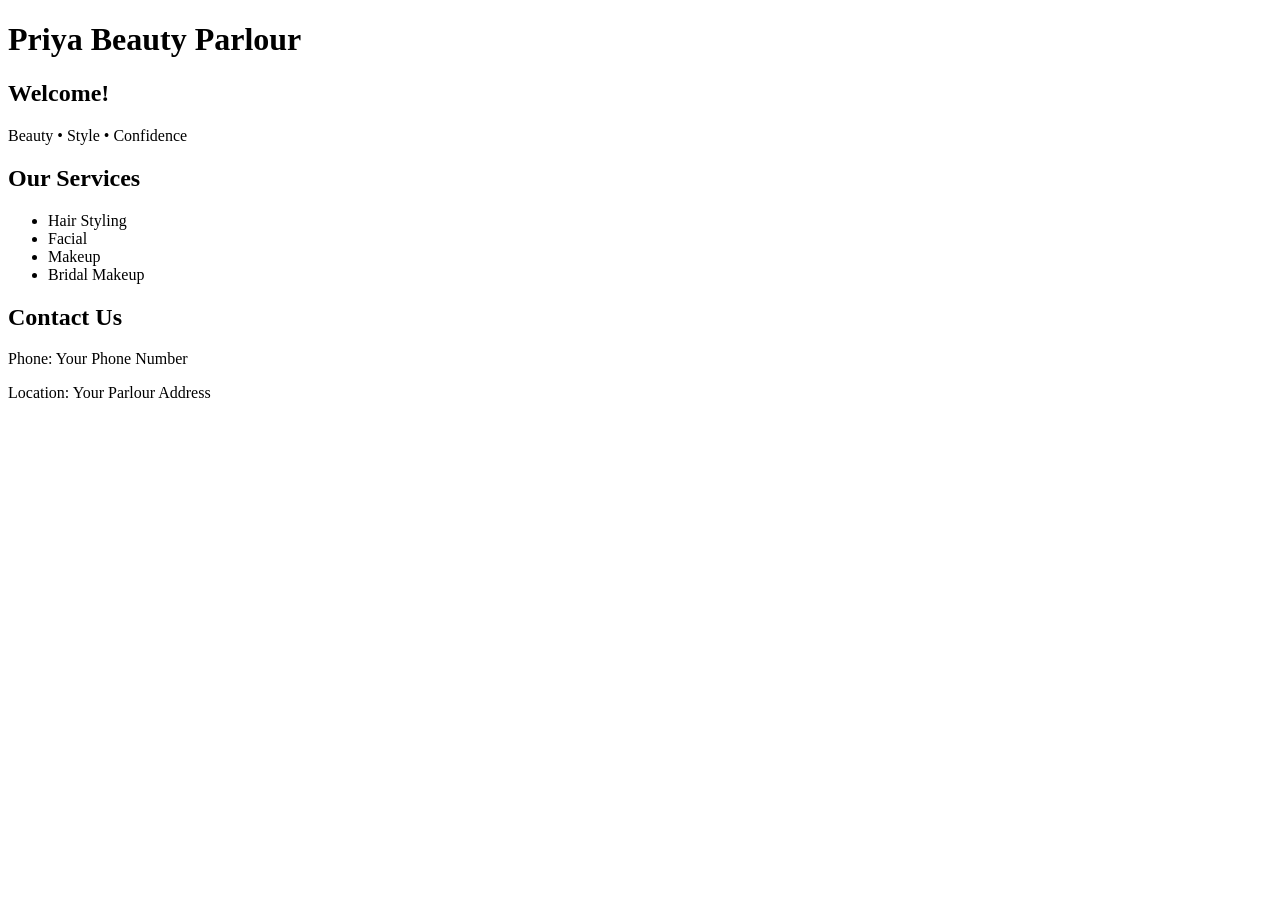
==== index.html @ c69542c1 "Add initial HTML structure for beauty parlour website" ====
<!DOCTYPE html>
<html lang="en">
<head>
    <meta charset="UTF-8">
    <meta name="viewport" content="width=device-width, initial-scale=1.0">
    <title>Priya Beauty Parlour</title>
</head>

<body>

    <h1>Priya Beauty Parlour</h1>

    <h2>Welcome!</h2>

    <p>Beauty • Style • Confidence</p>

    <h2>Our Services</h2>

    <ul>
        <li>Hair Styling</li>
        <li>Facial</li>
        <li>Makeup</li>
        <li>Bridal Makeup</li>
    </ul>

    <h2>Contact Us</h2>

    <p>Phone: Your Phone Number</p>
    <p>Location: Your Parlour Address</p>

</body>
</html>
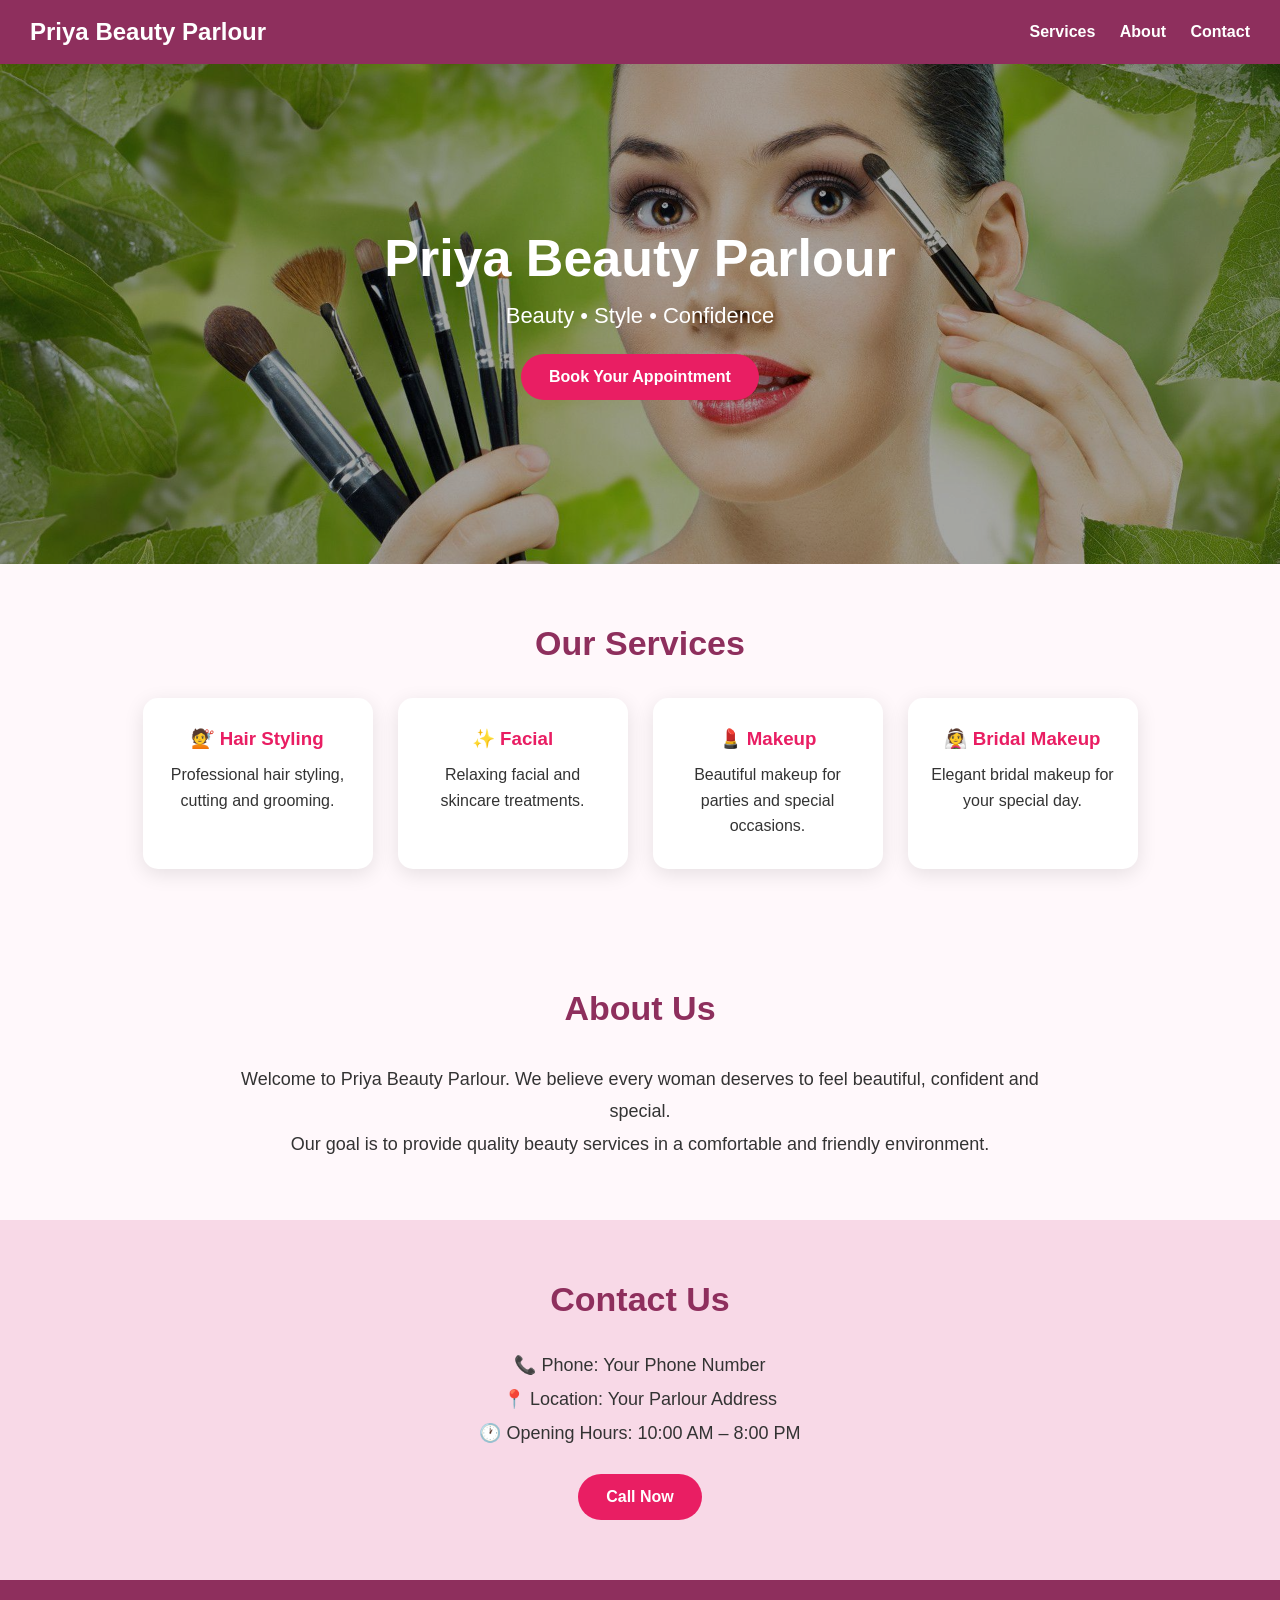
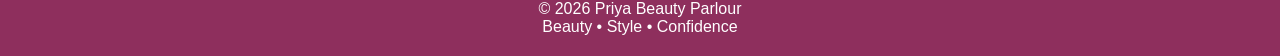
==== commit 4bff4b96: "Create professional beauty parlour website" ====
--- a/index.html
+++ b/index.html
@@ -3,30 +3,341 @@
 <head>
     <meta charset="UTF-8">
     <meta name="viewport" content="width=device-width, initial-scale=1.0">
+
     <title>Priya Beauty Parlour</title>
+
+    <style>
+        * {
+            margin: 0;
+            padding: 0;
+            box-sizing: border-box;
+        }
+
+        body {
+            font-family: Arial, sans-serif;
+            background: #fff8fb;
+            color: #333;
+        }
+
+        /* Navigation */
+        nav {
+            background: #8e2f5d;
+            color: white;
+            padding: 18px 30px;
+            display: flex;
+            justify-content: space-between;
+            align-items: center;
+        }
+
+        nav h2 {
+            font-size: 24px;
+        }
+
+        nav a {
+            color: white;
+            text-decoration: none;
+            margin-left: 20px;
+            font-weight: bold;
+        }
+
+        /* Hero Slider */
+        .slider {
+            position: relative;
+            width: 100%;
+            height: 500px;
+            overflow: hidden;
+        }
+
+        .slide {
+            position: absolute;
+            width: 100%;
+            height: 100%;
+            opacity: 0;
+            transition: opacity 1s ease-in-out;
+        }
+
+        .slide.active {
+            opacity: 1;
+        }
+
+        .slide img {
+            width: 100%;
+            height: 100%;
+            object-fit: cover;
+        }
+
+        .overlay {
+            position: absolute;
+            top: 0;
+            left: 0;
+            width: 100%;
+            height: 100%;
+            background: rgba(0, 0, 0, 0.35);
+            display: flex;
+            justify-content: center;
+            align-items: center;
+            text-align: center;
+            color: white;
+        }
+
+        .hero-text h1 {
+            font-size: 52px;
+            margin-bottom: 15px;
+        }
+
+        .hero-text p {
+            font-size: 22px;
+            margin-bottom: 25px;
+        }
+
+        .button {
+            display: inline-block;
+            background: #e91e63;
+            color: white;
+            padding: 14px 28px;
+            border-radius: 30px;
+            text-decoration: none;
+            font-weight: bold;
+        }
+
+        /* Sections */
+        section {
+            padding: 60px 25px;
+            text-align: center;
+        }
+
+        section h2 {
+            color: #8e2f5d;
+            font-size: 34px;
+            margin-bottom: 35px;
+        }
+
+        /* Services */
+        .services {
+            display: flex;
+            justify-content: center;
+            gap: 25px;
+            flex-wrap: wrap;
+        }
+
+        .service {
+            background: white;
+            width: 230px;
+            padding: 30px 20px;
+            border-radius: 15px;
+            box-shadow: 0 5px 20px rgba(0,0,0,0.1);
+        }
+
+        .service h3 {
+            color: #e91e63;
+            margin-bottom: 12px;
+        }
+
+        .service p {
+            line-height: 1.6;
+        }
+
+        /* About */
+        .about {
+            max-width: 800px;
+            margin: auto;
+            font-size: 18px;
+            line-height: 1.8;
+        }
+
+        /* Contact */
+        .contact {
+            background: #f8d9e7;
+        }
+
+        .contact p {
+            margin: 12px;
+            font-size: 18px;
+        }
+
+        /* Footer */
+        footer {
+            background: #8e2f5d;
+            color: white;
+            text-align: center;
+            padding: 20px;
+        }
+
+        /* Mobile */
+        @media (max-width: 700px) {
+
+            nav {
+                flex-direction: column;
+                gap: 12px;
+            }
+
+            nav a {
+                margin: 0 8px;
+            }
+
+            .slider {
+                height: 400px;
+            }
+
+            .hero-text h1 {
+                font-size: 36px;
+            }
+
+            .hero-text p {
+                font-size: 18px;
+            }
+        }
+    </style>
 </head>
 
 <body>
 
-    <h1>Priya Beauty Parlour</h1>
-
-    <h2>Welcome!</h2>
-
-    <p>Beauty • Style • Confidence</p>
-
-    <h2>Our Services</h2>
-
-    <ul>
-        <li>Hair Styling</li>
-        <li>Facial</li>
-        <li>Makeup</li>
-        <li>Bridal Makeup</li>
-    </ul>
-
-    <h2>Contact Us</h2>
-
-    <p>Phone: Your Phone Number</p>
-    <p>Location: Your Parlour Address</p>
+    <!-- Navigation -->
+    <nav>
+        <h2>Priya Beauty Parlour</h2>
+
+        <div>
+            <a href="#services">Services</a>
+            <a href="#about">About</a>
+            <a href="#contact">Contact</a>
+        </div>
+    </nav>
+
+
+    <!-- Automatic Image Slider -->
+    <div class="slider">
+
+        <div class="slide active">
+            <img src="Image1.jpg" alt="Priya Beauty Parlour">
+        </div>
+
+        <div class="slide">
+            <img src="image2.jpg" alt="Beauty Parlour">
+        </div>
+
+        <div class="overlay">
+            <div class="hero-text">
+                <h1>Priya Beauty Parlour</h1>
+                <p>Beauty • Style • Confidence</p>
+                <a href="#contact" class="button">Book Your Appointment</a>
+            </div>
+        </div>
+
+    </div>
+
+
+    <!-- Services -->
+    <section id="services">
+
+        <h2>Our Services</h2>
+
+        <div class="services">
+
+            <div class="service">
+                <h3>💇 Hair Styling</h3>
+                <p>Professional hair styling, cutting and grooming.</p>
+            </div>
+
+            <div class="service">
+                <h3>✨ Facial</h3>
+                <p>Relaxing facial and skincare treatments.</p>
+            </div>
+
+            <div class="service">
+                <h3>💄 Makeup</h3>
+                <p>Beautiful makeup for parties and special occasions.</p>
+            </div>
+
+            <div class="service">
+                <h3>👰 Bridal Makeup</h3>
+                <p>Elegant bridal makeup for your special day.</p>
+            </div>
+
+        </div>
+
+    </section>
+
+
+    <!-- About -->
+    <section id="about">
+
+        <h2>About Us</h2>
+
+        <div class="about">
+            <p>
+                Welcome to Priya Beauty Parlour.
+                We believe every woman deserves to feel beautiful,
+                confident and special.
+            </p>
+
+            <p>
+                Our goal is to provide quality beauty services
+                in a comfortable and friendly environment.
+            </p>
+        </div>
+
+    </section>
+
+
+    <!-- Contact -->
+    <section id="contact" class="contact">
+
+        <h2>Contact Us</h2>
+
+        <p>📞 Phone: Your Phone Number</p>
+
+        <p>📍 Location: Your Parlour Address</p>
+
+        <p>🕐 Opening Hours: 10:00 AM – 8:00 PM</p>
+
+        <br>
+
+        <a href="tel:+910000000000" class="button">
+            Call Now
+        </a>
+
+    </section>
+
+
+    <!-- Footer -->
+    <footer>
+
+        <p>© 2026 Priya Beauty Parlour</p>
+
+        <p>Beauty • Style • Confidence</p>
+
+    </footer>
+
+
+    <!-- Automatic Slider JavaScript -->
+    <script>
+
+        let slides = document.querySelectorAll(".slide");
+
+        let currentSlide = 0;
+
+        function showSlide(index) {
+
+            slides.forEach(function(slide) {
+                slide.classList.remove("active");
+            });
+
+            slides[index].classList.add("active");
+        }
+
+        setInterval(function() {
+
+            currentSlide++;
+
+            if (currentSlide >= slides.length) {
+                currentSlide = 0;
+            }
+
+            showSlide(currentSlide);
+
+        }, 4000);
+
+    </script>
 
 </body>
 </html>
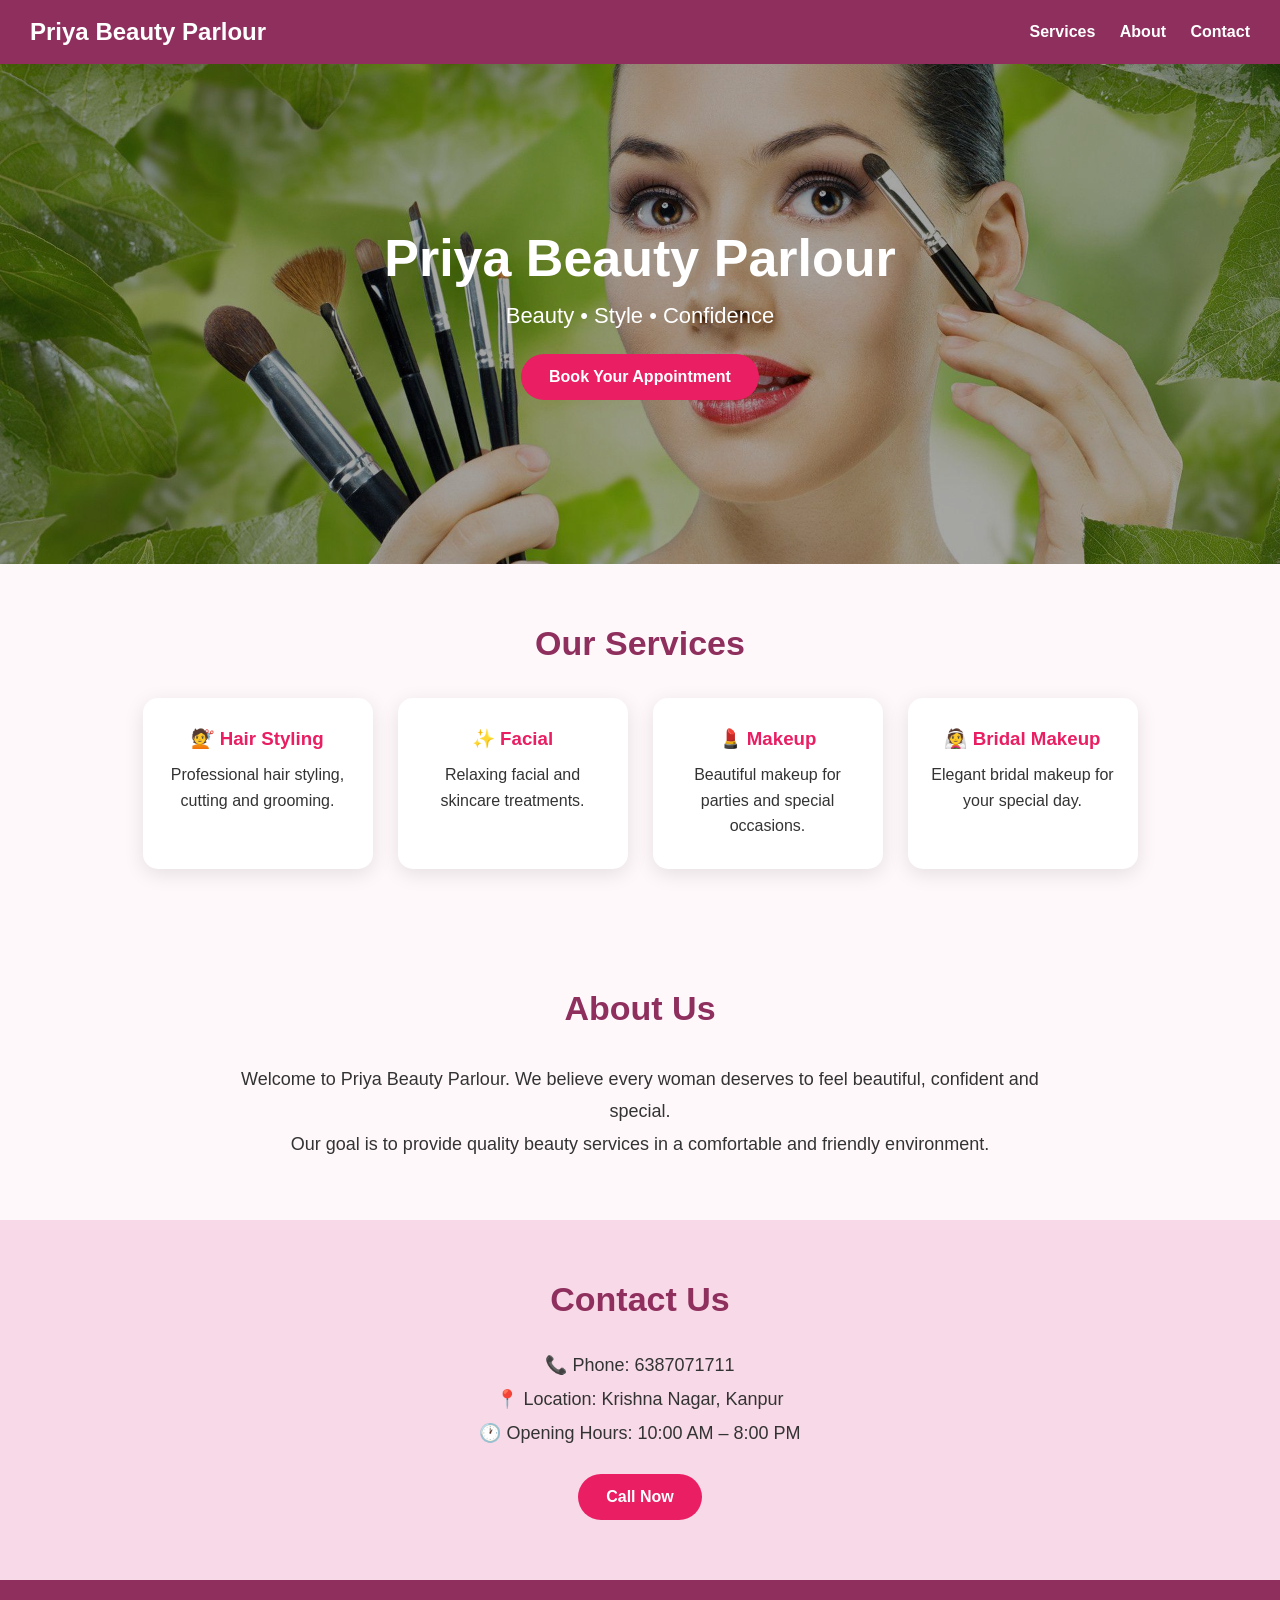
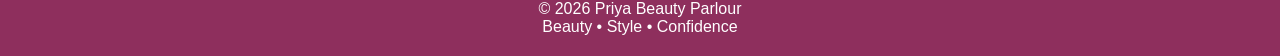
==== commit 7558abb2: "Update contact information in index.html" ====
--- a/index.html
+++ b/index.html
@@ -284,9 +284,9 @@
 
         <h2>Contact Us</h2>
 
-        <p>📞 Phone: Your Phone Number</p>
-
-        <p>📍 Location: Your Parlour Address</p>
+        <p>📞 Phone: 6387071711 </p>
+
+        <p>📍 Location: Krishna Nagar, Kanpur</p>
 
         <p>🕐 Opening Hours: 10:00 AM – 8:00 PM</p>
 
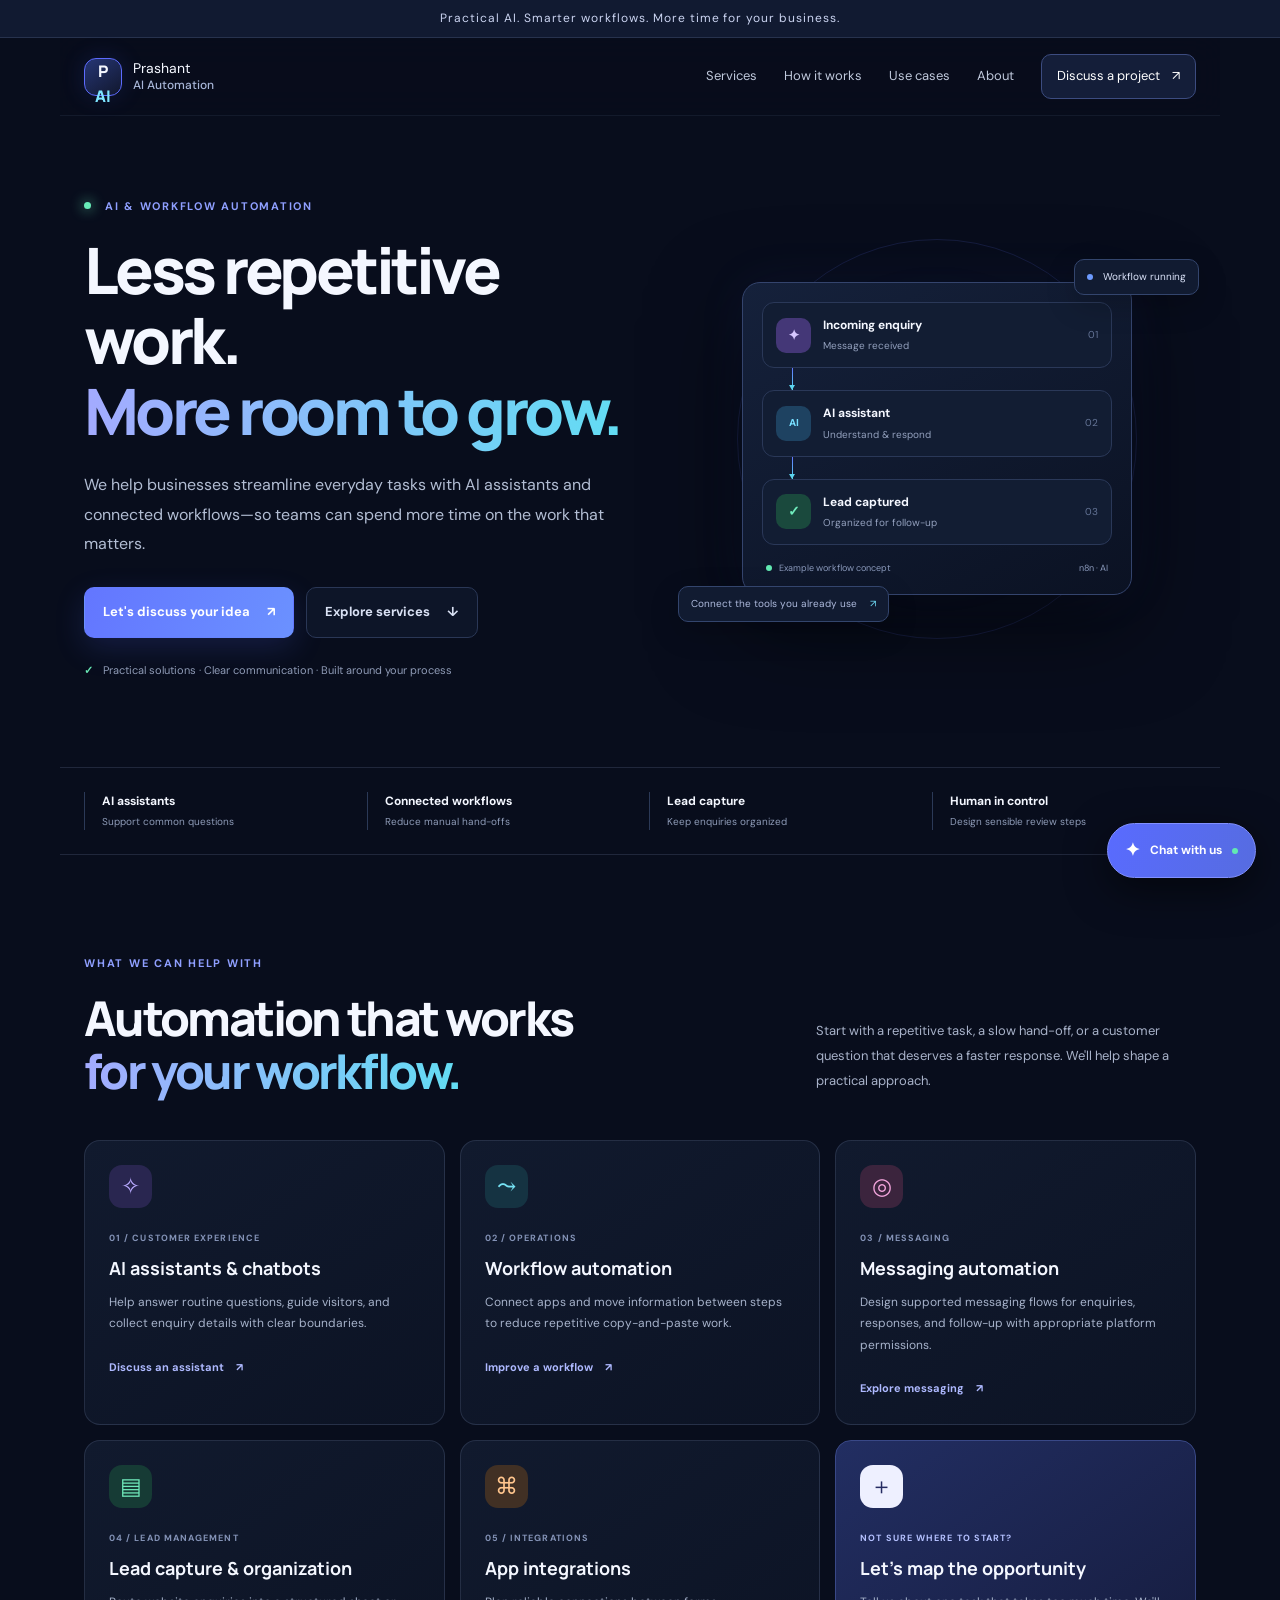
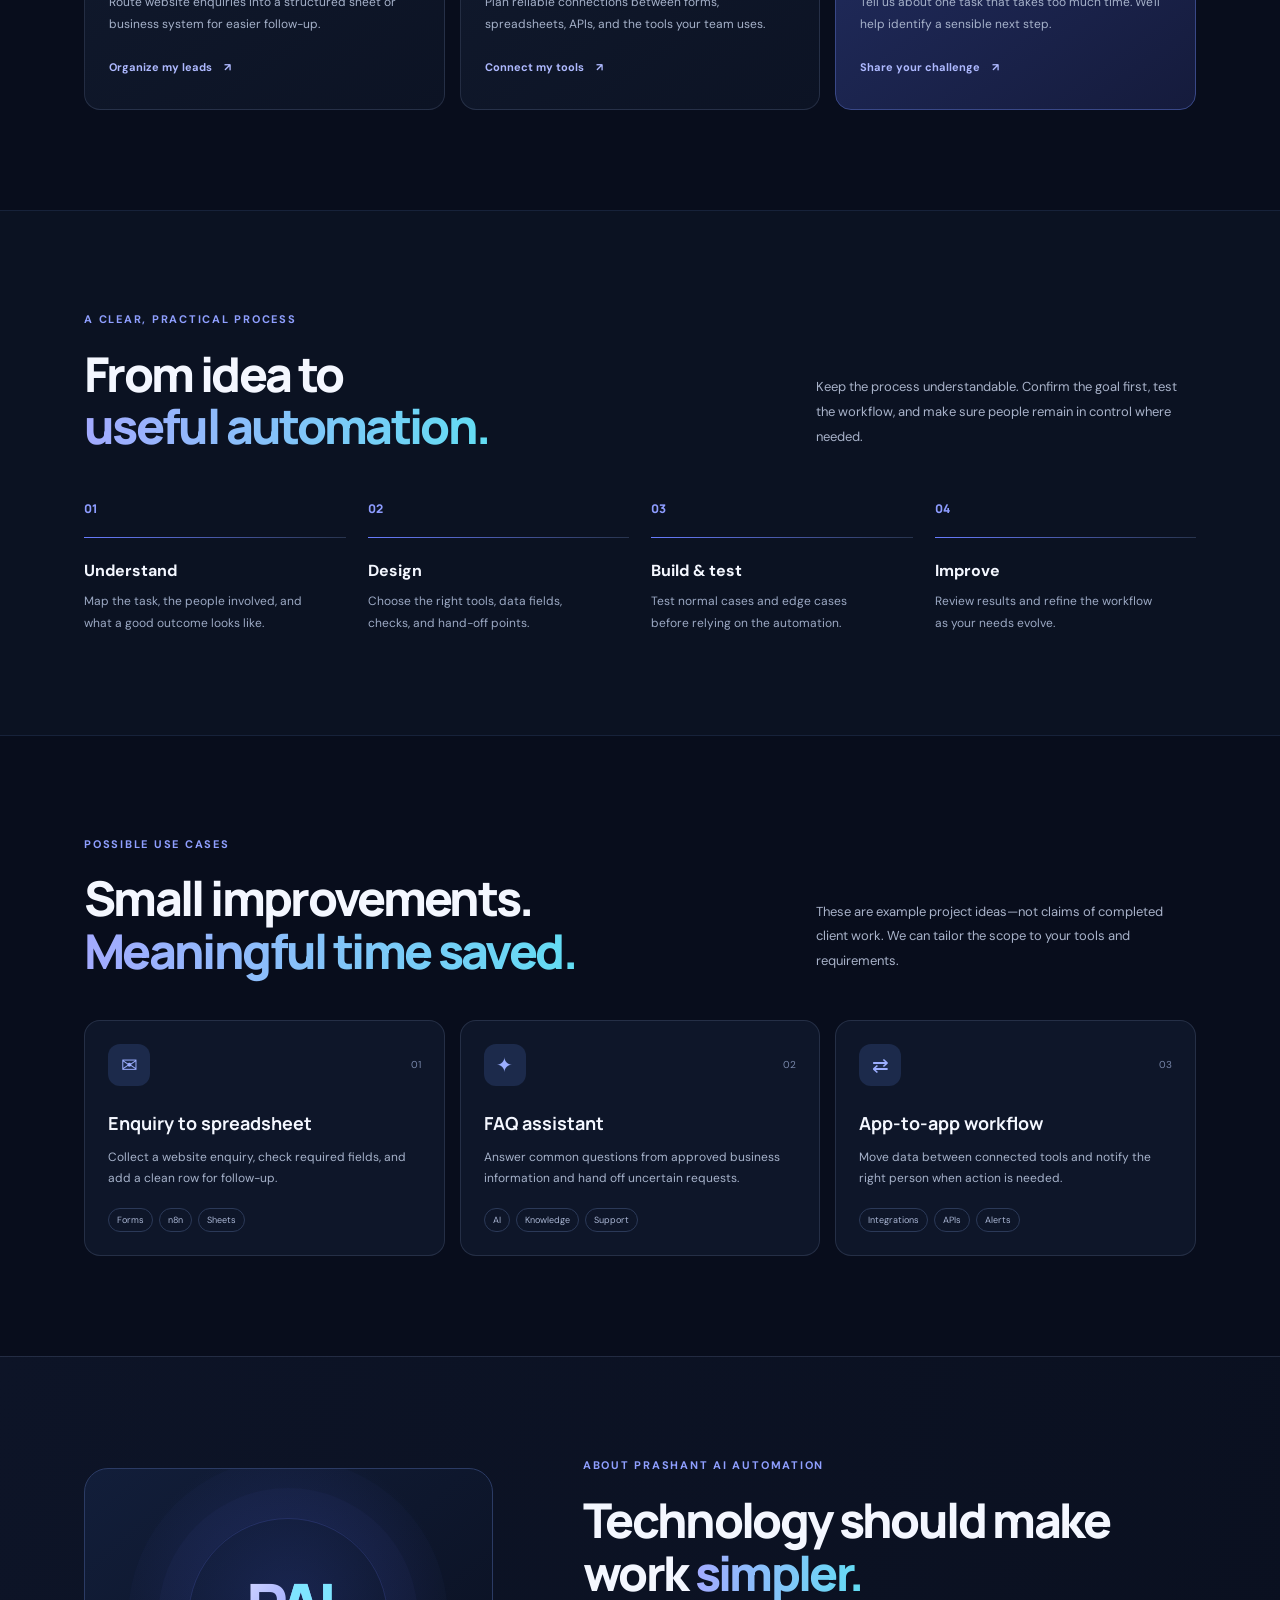
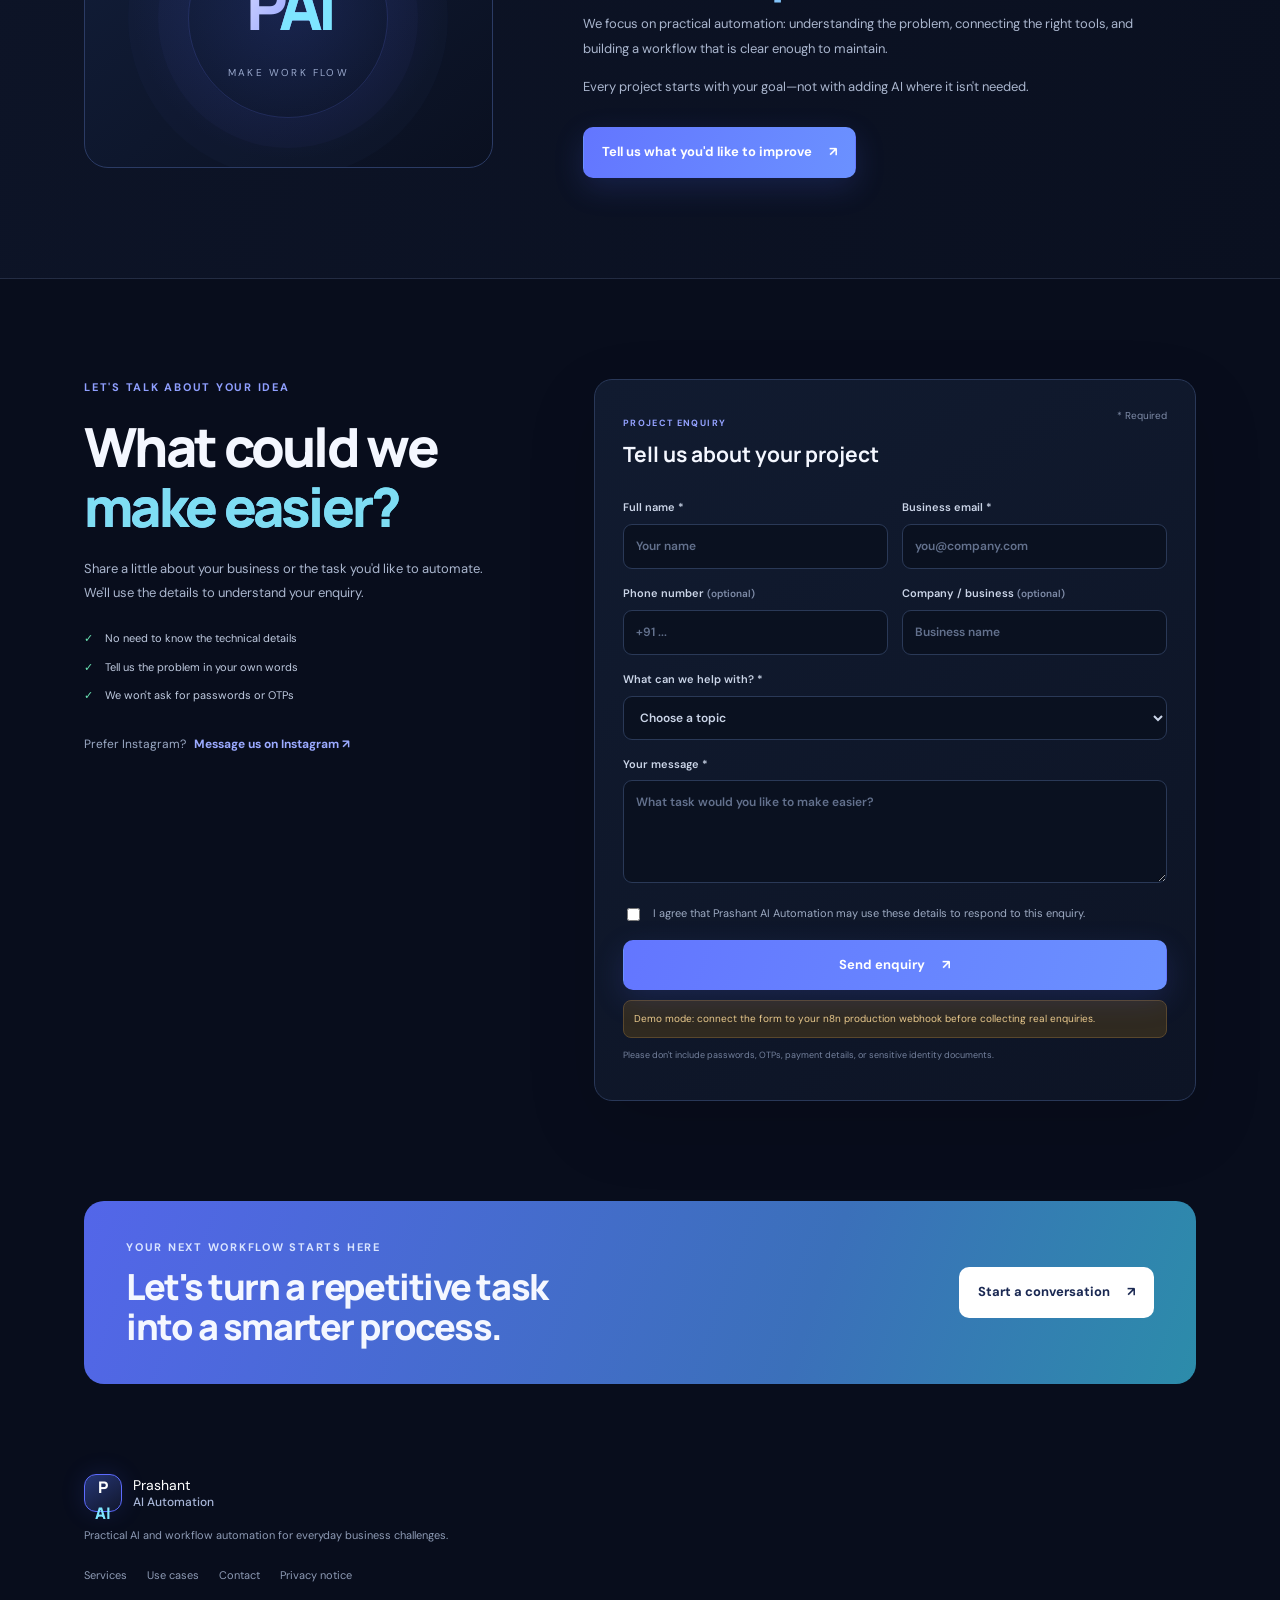
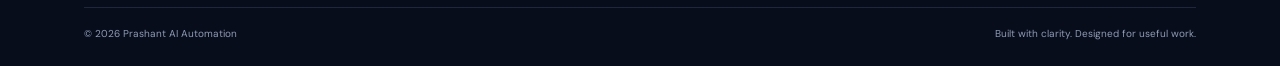
==== commit 9b8e3a60: "Add files via upload" ====
--- a/index.html
+++ b/index.html
@@ -1,343 +1,143 @@
-<!DOCTYPE html>
+<!doctype html>
 <html lang="en">
 <head>
-    <meta charset="UTF-8">
-    <meta name="viewport" content="width=device-width, initial-scale=1.0">
+  <meta charset="utf-8">
+  <meta name="viewport" content="width=device-width, initial-scale=1">
+  <meta name="theme-color" content="#080d1c">
+  <meta name="description" content="Prashant AI Automation helps businesses simplify repetitive work with AI assistants and intelligent workflows.">
+  <title>Prashant AI Automation | Work Smarter with AI</title>
+  <link rel="stylesheet" href="styles.css">
+</head>
+<body>
+  <div class="announcement">Practical AI. Smarter workflows. More time for your business.</div>
+  <header class="site-header">
+    <a class="brand" href="#home" aria-label="Prashant AI Automation home">
+      <span class="brand-mark">P<span>AI</span></span>
+      <span class="brand-name">Prashant <b>AI Automation</b></span>
+    </a>
+    <button class="menu-toggle" id="menuToggle" aria-label="Open navigation" aria-expanded="false">☰</button>
+    <nav id="mainNav">
+      <a href="#services">Services</a><a href="#process">How it works</a><a href="#work">Use cases</a><a href="#about">About</a>
+      <a class="nav-cta" href="#contact">Discuss a project <span>↗</span></a>
+    </nav>
+  </header>
 
-    <title>Priya Beauty Parlour</title>
-
-    <style>
-        * {
-            margin: 0;
-            padding: 0;
-            box-sizing: border-box;
-        }
-
-        body {
-            font-family: Arial, sans-serif;
-            background: #fff8fb;
-            color: #333;
-        }
-
-        /* Navigation */
-        nav {
-            background: #8e2f5d;
-            color: white;
-            padding: 18px 30px;
-            display: flex;
-            justify-content: space-between;
-            align-items: center;
-        }
-
-        nav h2 {
-            font-size: 24px;
-        }
-
-        nav a {
-            color: white;
-            text-decoration: none;
-            margin-left: 20px;
-            font-weight: bold;
-        }
-
-        /* Hero Slider */
-        .slider {
-            position: relative;
-            width: 100%;
-            height: 500px;
-            overflow: hidden;
-        }
-
-        .slide {
-            position: absolute;
-            width: 100%;
-            height: 100%;
-            opacity: 0;
-            transition: opacity 1s ease-in-out;
-        }
-
-        .slide.active {
-            opacity: 1;
-        }
-
-        .slide img {
-            width: 100%;
-            height: 100%;
-            object-fit: cover;
-        }
-
-        .overlay {
-            position: absolute;
-            top: 0;
-            left: 0;
-            width: 100%;
-            height: 100%;
-            background: rgba(0, 0, 0, 0.35);
-            display: flex;
-            justify-content: center;
-            align-items: center;
-            text-align: center;
-            color: white;
-        }
-
-        .hero-text h1 {
-            font-size: 52px;
-            margin-bottom: 15px;
-        }
-
-        .hero-text p {
-            font-size: 22px;
-            margin-bottom: 25px;
-        }
-
-        .button {
-            display: inline-block;
-            background: #e91e63;
-            color: white;
-            padding: 14px 28px;
-            border-radius: 30px;
-            text-decoration: none;
-            font-weight: bold;
-        }
-
-        /* Sections */
-        section {
-            padding: 60px 25px;
-            text-align: center;
-        }
-
-        section h2 {
-            color: #8e2f5d;
-            font-size: 34px;
-            margin-bottom: 35px;
-        }
-
-        /* Services */
-        .services {
-            display: flex;
-            justify-content: center;
-            gap: 25px;
-            flex-wrap: wrap;
-        }
-
-        .service {
-            background: white;
-            width: 230px;
-            padding: 30px 20px;
-            border-radius: 15px;
-            box-shadow: 0 5px 20px rgba(0,0,0,0.1);
-        }
-
-        .service h3 {
-            color: #e91e63;
-            margin-bottom: 12px;
-        }
-
-        .service p {
-            line-height: 1.6;
-        }
-
-        /* About */
-        .about {
-            max-width: 800px;
-            margin: auto;
-            font-size: 18px;
-            line-height: 1.8;
-        }
-
-        /* Contact */
-        .contact {
-            background: #f8d9e7;
-        }
-
-        .contact p {
-            margin: 12px;
-            font-size: 18px;
-        }
-
-        /* Footer */
-        footer {
-            background: #8e2f5d;
-            color: white;
-            text-align: center;
-            padding: 20px;
-        }
-
-        /* Mobile */
-        @media (max-width: 700px) {
-
-            nav {
-                flex-direction: column;
-                gap: 12px;
-            }
-
-            nav a {
-                margin: 0 8px;
-            }
-
-            .slider {
-                height: 400px;
-            }
-
-            .hero-text h1 {
-                font-size: 36px;
-            }
-
-            .hero-text p {
-                font-size: 18px;
-            }
-        }
-    </style>
-</head>
-
-<body>
-
-    <!-- Navigation -->
-    <nav>
-        <h2>Priya Beauty Parlour</h2>
-
-        <div>
-            <a href="#services">Services</a>
-            <a href="#about">About</a>
-            <a href="#contact">Contact</a>
+  <main>
+    <section class="hero section" id="home">
+      <div class="hero-copy">
+        <div class="eyebrow"><span class="pulse"></span> AI & WORKFLOW AUTOMATION</div>
+        <h1>Less repetitive work.<br><span>More room to grow.</span></h1>
+        <p class="hero-intro">We help businesses streamline everyday tasks with AI assistants and connected workflows—so teams can spend more time on the work that matters.</p>
+        <div class="hero-actions">
+          <a class="button primary" href="#contact">Let's discuss your idea <span>↗</span></a>
+          <a class="button secondary" href="#services">Explore services <span>↓</span></a>
         </div>
-    </nav>
-
-
-    <!-- Automatic Image Slider -->
-    <div class="slider">
-
-        <div class="slide active">
-            <img src="Image1.jpg" alt="Priya Beauty Parlour">
+        <div class="trust-note"><span class="mini-check">✓</span> Practical solutions · Clear communication · Built around your process</div>
+      </div>
+      <div class="hero-art" aria-label="Illustration of connected automation steps">
+        <div class="orb orb-one"></div><div class="orb orb-two"></div>
+        <div class="art-label label-top"><span class="dot blue"></span> Workflow running</div>
+        <div class="workflow-card">
+          <div class="flow-node"><span class="node-icon purple">✦</span><div><b>Incoming enquiry</b><small>Message received</small></div><span class="node-state">01</span></div>
+          <div class="flow-connector"><i></i></div>
+          <div class="flow-node"><span class="node-icon blue-bg">AI</span><div><b>AI assistant</b><small>Understand & respond</small></div><span class="node-state">02</span></div>
+          <div class="flow-connector"><i></i></div>
+          <div class="flow-node"><span class="node-icon green">✓</span><div><b>Lead captured</b><small>Organized for follow-up</small></div><span class="node-state">03</span></div>
+          <div class="card-footer"><span class="live-dot"></span> Example workflow concept <span class="footer-right">n8n · AI</span></div>
         </div>
-
-        <div class="slide">
-            <img src="image2.jpg" alt="Beauty Parlour">
-        </div>
-
-        <div class="overlay">
-            <div class="hero-text">
-                <h1>Priya Beauty Parlour</h1>
-                <p>Beauty • Style • Confidence</p>
-                <a href="#contact" class="button">Book Your Appointment</a>
-            </div>
-        </div>
-
-    </div>
-
-
-    <!-- Services -->
-    <section id="services">
-
-        <h2>Our Services</h2>
-
-        <div class="services">
-
-            <div class="service">
-                <h3>💇 Hair Styling</h3>
-                <p>Professional hair styling, cutting and grooming.</p>
-            </div>
-
-            <div class="service">
-                <h3>✨ Facial</h3>
-                <p>Relaxing facial and skincare treatments.</p>
-            </div>
-
-            <div class="service">
-                <h3>💄 Makeup</h3>
-                <p>Beautiful makeup for parties and special occasions.</p>
-            </div>
-
-            <div class="service">
-                <h3>👰 Bridal Makeup</h3>
-                <p>Elegant bridal makeup for your special day.</p>
-            </div>
-
-        </div>
-
+        <div class="art-label label-bottom">Connect the tools you already use <span>↗</span></div>
+      </div>
     </section>
 
-
-    <!-- About -->
-    <section id="about">
-
-        <h2>About Us</h2>
-
-        <div class="about">
-            <p>
-                Welcome to Priya Beauty Parlour.
-                We believe every woman deserves to feel beautiful,
-                confident and special.
-            </p>
-
-            <p>
-                Our goal is to provide quality beauty services
-                in a comfortable and friendly environment.
-            </p>
-        </div>
-
+    <section class="proof-strip">
+      <div><b>AI assistants</b><span>Support common questions</span></div>
+      <div><b>Connected workflows</b><span>Reduce manual hand-offs</span></div>
+      <div><b>Lead capture</b><span>Keep enquiries organized</span></div>
+      <div><b>Human in control</b><span>Design sensible review steps</span></div>
     </section>
 
-
-    <!-- Contact -->
-    <section id="contact" class="contact">
-
-        <h2>Contact Us</h2>
-
-        <p>📞 Phone: 6387071711 </p>
-
-        <p>📍 Location: Krishna Nagar, Kanpur</p>
-
-        <p>🕐 Opening Hours: 10:00 AM – 8:00 PM</p>
-
-        <br>
-
-        <a href="tel:+910000000000" class="button">
-            Call Now
-        </a>
-
+    <section class="section" id="services">
+      <div class="section-heading">
+        <div><div class="eyebrow">WHAT WE CAN HELP WITH</div><h2>Automation that works<br><span>for your workflow.</span></h2></div>
+        <p>Start with a repetitive task, a slow hand-off, or a customer question that deserves a faster response. We'll help shape a practical approach.</p>
+      </div>
+      <div class="service-grid">
+        <article class="service-card"><div class="service-icon violet">✧</div><div class="card-kicker">01 / CUSTOMER EXPERIENCE</div><h3>AI assistants & chatbots</h3><p>Help answer routine questions, guide visitors, and collect enquiry details with clear boundaries.</p><a href="#contact" class="text-link">Discuss an assistant <span>↗</span></a></article>
+        <article class="service-card"><div class="service-icon cyan">⤳</div><div class="card-kicker">02 / OPERATIONS</div><h3>Workflow automation</h3><p>Connect apps and move information between steps to reduce repetitive copy-and-paste work.</p><a href="#contact" class="text-link">Improve a workflow <span>↗</span></a></article>
+        <article class="service-card"><div class="service-icon pink">◎</div><div class="card-kicker">03 / MESSAGING</div><h3>Messaging automation</h3><p>Design supported messaging flows for enquiries, responses, and follow-up with appropriate platform permissions.</p><a href="#contact" class="text-link">Explore messaging <span>↗</span></a></article>
+        <article class="service-card"><div class="service-icon green">▤</div><div class="card-kicker">04 / LEAD MANAGEMENT</div><h3>Lead capture & organization</h3><p>Route website enquiries into a structured sheet or business system for easier follow-up.</p><a href="#contact" class="text-link">Organize my leads <span>↗</span></a></article>
+        <article class="service-card"><div class="service-icon orange">⌘</div><div class="card-kicker">05 / INTEGRATIONS</div><h3>App integrations</h3><p>Plan reliable connections between forms, spreadsheets, APIs, and the tools your team uses.</p><a href="#contact" class="text-link">Connect my tools <span>↗</span></a></article>
+        <article class="service-card featured-card"><div class="service-icon white-icon">＋</div><div class="card-kicker">NOT SURE WHERE TO START?</div><h3>Let's map the opportunity</h3><p>Tell us about one task that takes too much time. We'll help identify a sensible next step.</p><a href="#contact" class="text-link">Share your challenge <span>↗</span></a></article>
+      </div>
     </section>
 
+    <section class="process-section" id="process">
+      <div class="section">
+        <div class="section-heading">
+          <div><div class="eyebrow">A CLEAR, PRACTICAL PROCESS</div><h2>From idea to<br><span>useful automation.</span></h2></div>
+          <p>Keep the process understandable. Confirm the goal first, test the workflow, and make sure people remain in control where needed.</p>
+        </div>
+        <div class="steps">
+          <article><span class="step-number">01</span><div class="step-line"></div><h3>Understand</h3><p>Map the task, the people involved, and what a good outcome looks like.</p></article>
+          <article><span class="step-number">02</span><div class="step-line"></div><h3>Design</h3><p>Choose the right tools, data fields, checks, and hand-off points.</p></article>
+          <article><span class="step-number">03</span><div class="step-line"></div><h3>Build & test</h3><p>Test normal cases and edge cases before relying on the automation.</p></article>
+          <article><span class="step-number">04</span><div class="step-line"></div><h3>Improve</h3><p>Review results and refine the workflow as your needs evolve.</p></article>
+        </div>
+      </div>
+    </section>
 
-    <!-- Footer -->
-    <footer>
+    <section class="section" id="work">
+      <div class="section-heading">
+        <div><div class="eyebrow">POSSIBLE USE CASES</div><h2>Small improvements.<br><span>Meaningful time saved.</span></h2></div>
+        <p>These are example project ideas—not claims of completed client work. We can tailor the scope to your tools and requirements.</p>
+      </div>
+      <div class="usecase-grid">
+        <article class="usecase"><div class="usecase-top"><span class="usecase-symbol">✉</span><span>01</span></div><h3>Enquiry to spreadsheet</h3><p>Collect a website enquiry, check required fields, and add a clean row for follow-up.</p><div class="tag-row"><span>Forms</span><span>n8n</span><span>Sheets</span></div></article>
+        <article class="usecase"><div class="usecase-top"><span class="usecase-symbol">✦</span><span>02</span></div><h3>FAQ assistant</h3><p>Answer common questions from approved business information and hand off uncertain requests.</p><div class="tag-row"><span>AI</span><span>Knowledge</span><span>Support</span></div></article>
+        <article class="usecase"><div class="usecase-top"><span class="usecase-symbol">⇄</span><span>03</span></div><h3>App-to-app workflow</h3><p>Move data between connected tools and notify the right person when action is needed.</p><div class="tag-row"><span>Integrations</span><span>APIs</span><span>Alerts</span></div></article>
+      </div>
+    </section>
 
-        <p>© 2026 Priya Beauty Parlour</p>
+    <section class="about-section" id="about">
+      <div class="section about-layout">
+        <div class="about-mark"><div class="about-glow"></div><div class="about-logo">P<span>AI</span></div><div class="about-caption">MAKE WORK FLOW</div></div>
+        <div class="about-copy"><div class="eyebrow">ABOUT PRASHANT AI AUTOMATION</div><h2>Technology should make work <span>simpler.</span></h2><p>We focus on practical automation: understanding the problem, connecting the right tools, and building a workflow that is clear enough to maintain.</p><p>Every project starts with your goal—not with adding AI where it isn't needed.</p><a href="#contact" class="button primary">Tell us what you'd like to improve <span>↗</span></a></div>
+      </div>
+    </section>
 
-        <p>Beauty • Style • Confidence</p>
+    <section class="section contact-section" id="contact">
+      <div class="contact-intro"><div class="eyebrow">LET'S TALK ABOUT YOUR IDEA</div><h2>What could we<br><span>make easier?</span></h2><p>Share a little about your business or the task you'd like to automate. We'll use the details to understand your enquiry.</p><div class="contact-points"><div><span>✓</span> No need to know the technical details</div><div><span>✓</span> Tell us the problem in your own words</div><div><span>✓</span> We won't ask for passwords or OTPs</div></div><div class="contact-alternate">Prefer Instagram? <a id="instagramLink" href="#" target="_blank" rel="noopener noreferrer">Message us on Instagram ↗</a></div></div>
+      <form class="contact-form" id="leadForm">
+        <div class="form-head"><div><span class="form-eyebrow">PROJECT ENQUIRY</span><h3>Tell us about your project</h3></div><span class="required-note">* Required</span></div>
+        <div class="field-row"><label>Full name *<input name="name" autocomplete="name" required maxlength="100" placeholder="Your name"></label><label>Business email *<input type="email" name="email" autocomplete="email" required maxlength="160" placeholder="you@company.com"></label></div>
+        <div class="field-row"><label>Phone number <span class="optional">(optional)</span><input type="tel" name="phone" autocomplete="tel" maxlength="30" placeholder="+91 ..."></label><label>Company / business <span class="optional">(optional)</span><input name="company" autocomplete="organization" maxlength="120" placeholder="Business name"></label></div>
+        <label>What can we help with? *<select name="interest" required><option value="">Choose a topic</option><option>AI chatbot or assistant</option><option>Workflow automation</option><option>Instagram or messaging automation</option><option>Lead capture and Google Sheets</option><option>App integrations</option><option>Not sure yet — help me explore</option><option>Other</option></select></label>
+        <label>Your message *<textarea name="message" required minlength="10" maxlength="3000" rows="4" placeholder="What task would you like to make easier?"></textarea></label>
+        <label class="consent"><input type="checkbox" name="consent" required><span>I agree that Prashant AI Automation may use these details to respond to this enquiry.</span></label>
+        <button class="button primary submit-button" type="submit">Send enquiry <span>↗</span></button>
+        <p class="form-status" id="formStatus" role="status" aria-live="polite">Demo mode: connect the form to your n8n production webhook before collecting real enquiries.</p>
+        <p class="privacy-note">Please don't include passwords, OTPs, payment details, or sensitive identity documents.</p>
+      </form>
+    </section>
 
-    </footer>
+    <section class="bottom-cta"><div><div class="eyebrow">YOUR NEXT WORKFLOW STARTS HERE</div><h2>Let's turn a repetitive task<br>into a smarter process.</h2></div><a class="button light-button" href="#contact">Start a conversation <span>↗</span></a></section>
+  </main>
 
+  <footer class="footer">
+    <a class="brand footer-brand" href="#home"><span class="brand-mark">P<span>AI</span></span><span class="brand-name">Prashant <b>AI Automation</b></span></a>
+    <p>Practical AI and workflow automation for everyday business challenges.</p>
+    <div class="footer-links"><a href="#services">Services</a><a href="#work">Use cases</a><a href="#contact">Contact</a><a href="privacy.html">Privacy notice</a></div>
+    <div class="footer-bottom"><span>© <span id="year"></span> Prashant AI Automation</span><span>Built with clarity. Designed for useful work.</span></div>
+  </footer>
 
-    <!-- Automatic Slider JavaScript -->
-    <script>
-
-        let slides = document.querySelectorAll(".slide");
-
-        let currentSlide = 0;
-
-        function showSlide(index) {
-
-            slides.forEach(function(slide) {
-                slide.classList.remove("active");
-            });
-
-            slides[index].classList.add("active");
-        }
-
-        setInterval(function() {
-
-            currentSlide++;
-
-            if (currentSlide >= slides.length) {
-                currentSlide = 0;
-            }
-
-            showSlide(currentSlide);
-
-        }, 4000);
-
-    </script>
-
+  <button class="chat-launcher" id="chatLauncher" aria-label="Open AI chat" aria-expanded="false"><span class="chat-launcher-icon">✦</span><span>Chat with us</span><span class="chat-online"></span></button>
+  <section class="chat-panel" id="chatPanel" aria-label="Website chat" hidden>
+    <div class="chat-head"><div class="chat-avatar">P<span>AI</span></div><div><b>Prashant AI Assistant</b><small><span class="chat-online"></span> Website assistant</small></div><button id="chatClose" aria-label="Close chat">×</button></div>
+    <div class="chat-messages" id="chatMessages"><div class="chat-bubble bot">Hello! Welcome to Prashant AI Automation. What would you like help with today?</div><div class="chat-hint">Demo chat UI — connect an n8n chat webhook to enable live AI replies.</div></div>
+    <form id="chatForm" class="chat-input-row"><input id="chatInput" name="message" maxlength="1500" placeholder="Write your message..." aria-label="Your message" required><button type="submit" aria-label="Send message">➤</button></form>
+    <div class="chat-disclaimer">Don't share passwords, OTPs, or payment details.</div>
+  </section>
+  <script src="config.js"></script>
+  <script src="script.js"></script>
 </body>
 </html>
--- a/styles.css
+++ b/styles.css
@@ -0,0 +1,7 @@
+@import url('https://fonts.googleapis.com/css2?family=DM+Sans:wght@400;500;600;700&family=Manrope:wght@400;500;600;700;800&display=swap');
+:root{--bg:#080d1c;--panel:#0e162a;--panel2:#111c33;--text:#f4f7ff;--muted:#a8b2c9;--blue:#6c7cff;--cyan:#56d6ef;--line:rgba(169,188,230,.15);--green:#65e6b1;--max:1160px}
+*{box-sizing:border-box}html{scroll-behavior:smooth;scroll-padding-top:88px}body{margin:0;background:var(--bg);color:var(--text);font-family:'DM Sans',sans-serif;line-height:1.6}a{color:inherit;text-decoration:none}button,input,select,textarea{font:inherit}.announcement{text-align:center;background:#111a31;color:#cbd4f1;font-size:12px;letter-spacing:.08em;padding:9px 16px;border-bottom:1px solid var(--line)}.site-header{height:78px;display:flex;align-items:center;justify-content:space-between;max-width:var(--max);padding:0 24px;margin:auto;position:sticky;top:0;z-index:10;background:rgba(8,13,28,.88);backdrop-filter:blur(16px);border-bottom:1px solid rgba(169,188,230,.08)}.brand{display:flex;align-items:center;gap:11px}.brand-mark{height:38px;width:38px;border:1px solid #5d6bff;border-radius:12px;display:grid;place-items:center;font-weight:800;font-family:Manrope,sans-serif;background:linear-gradient(145deg,#263675,#11172d);box-shadow:0 0 24px #5364ff25}.brand-mark span,.about-logo span{color:#7ee5ff}.brand-name{font-size:14px;line-height:1.25}.brand-name b{display:block;font-size:12px;color:#a8b6d8;font-weight:500}.site-header nav{display:flex;align-items:center;gap:27px;font-size:13px;color:#c0c9dc}.site-header nav>a:hover,.footer-links a:hover{color:#fff}.nav-cta{padding:11px 15px;border:1px solid #3c4c80;border-radius:10px;color:#fff!important;background:#141e39}.nav-cta span,.button span,.text-link span{margin-left:9px}.menu-toggle{display:none;background:none;color:white;border:0;font-size:24px}.section{max-width:var(--max);margin:auto;padding:100px 24px}.hero{min-height:590px;display:grid;grid-template-columns:1.02fr .98fr;gap:55px;align-items:center;padding-top:82px;padding-bottom:88px}.eyebrow{font-size:11px;letter-spacing:.16em;font-weight:700;color:#8f9fff;margin-bottom:19px}.pulse{display:inline-block;width:7px;height:7px;background:#68edb9;border-radius:50%;margin:0 9px 1px 0;box-shadow:0 0 13px #68edb9}.hero h1,.section h2,.bottom-cta h2{font-family:Manrope,sans-serif;font-size:clamp(39px,5.1vw,64px);letter-spacing:-.055em;line-height:1.1;margin:0;font-weight:800}.hero h1 span,.section h2 span{background:linear-gradient(95deg,#a4aaff,#62ddf3);-webkit-background-clip:text;background-clip:text;color:transparent}.hero-intro{font-size:16px;line-height:1.85;color:#b2bdd3;max-width:540px;margin:24px 0 28px}.hero-actions{display:flex;gap:12px;flex-wrap:wrap}.button{display:inline-flex;justify-content:center;align-items:center;gap:8px;border-radius:10px;padding:14px 18px;font-weight:700;font-size:13px;border:1px solid transparent;cursor:pointer;transition:transform .2s,background .2s}.button:hover{transform:translateY(-2px)}.primary{background:linear-gradient(110deg,#6376ff,#6b91ff);color:#fff;box-shadow:0 10px 30px #536dff2b}.secondary{border-color:#2a3756;background:#0d1528;color:#d9e1f4}.trust-note{font-size:11px;color:#8f9bb6;margin-top:24px}.mini-check{color:#69e8b5;font-weight:bold;margin-right:7px}.hero-art{position:relative;min-height:410px;display:grid;place-items:center;isolation:isolate}.hero-art:before{content:"";position:absolute;width:340px;height:340px;border-radius:50%;background:radial-gradient(circle,#3e55b82b,transparent 70%);filter:blur(10px);z-index:-2}.orb{position:absolute;border:1px solid #6375ff27;border-radius:50%;z-index:-1}.orb-one{width:400px;height:400px}.orb-two{width:300px;height:300px;border-style:dashed;animation:spin 60s linear infinite}.workflow-card{width:min(100%,390px);padding:19px;border:1px solid #34446d;border-radius:18px;background:linear-gradient(150deg,#15213b,#0b1223);box-shadow:0 30px 90px #0008,0 0 50px #5365ff13}.flow-node{display:flex;align-items:center;gap:12px;background:#121d33;border:1px solid #2a3858;border-radius:12px;padding:13px}.flow-node b,.flow-node small{display:block}.flow-node b{font-size:12px}.flow-node small{font-size:10px;color:#93a0bd;margin-top:3px}.node-icon{height:35px;width:35px;display:grid;place-items:center;border-radius:10px;font-size:14px;font-weight:800}.purple{background:#443777;color:#d6c7ff}.blue-bg{background:#1e4261;color:#77dfff;font-size:10px}.green{background:#1a493d;color:#70edbd}.node-state{margin-left:auto;color:#657597;font-size:10px}.flow-connector{height:22px;padding-left:30px;display:flex;align-items:center}.flow-connector i{height:100%;width:1px;background:linear-gradient(#6276ff,#55d8ed);position:relative}.flow-connector i:after{content:"";position:absolute;bottom:0;left:-3px;border-left:3px solid transparent;border-right:3px solid transparent;border-top:5px solid #5dd5ee}.card-footer{font-size:9px;color:#8b9abc;padding:16px 4px 0;display:flex;align-items:center;gap:7px}.live-dot,.chat-online{height:6px;width:6px;background:#62e9b2;border-radius:50%;display:inline-block}.footer-right{margin-left:auto}.art-label{position:absolute;padding:9px 12px;border-radius:10px;border:1px solid #33456d;background:#111b31;font-size:10px;color:#dce4fa;box-shadow:0 10px 30px #0003}.label-top{top:25px;right:-3px}.label-bottom{bottom:22px;left:0;color:#aebadd}.label-bottom span{margin-left:10px;color:#6fdbf5}.dot{width:6px;height:6px;border-radius:50%;display:inline-block;margin-right:7px}.dot.blue{background:#6d9bff}.proof-strip{border-top:1px solid var(--line);border-bottom:1px solid var(--line);display:grid;grid-template-columns:repeat(4,1fr);max-width:var(--max);margin:auto;padding:24px;gap:18px}.proof-strip div{padding-left:17px;border-left:1px solid #2b3957}.proof-strip b,.proof-strip span{display:block}.proof-strip b{font-size:12px}.proof-strip span{font-size:10px;color:#8e9bb7;margin-top:3px}.section-heading{display:flex;align-items:end;justify-content:space-between;gap:45px;margin-bottom:42px}.section-heading h2,.about-copy h2{font-size:clamp(34px,4vw,48px)}.section-heading>p{max-width:380px;color:var(--muted);font-size:13px;line-height:1.9;margin:0 0 4px}.service-grid{display:grid;grid-template-columns:repeat(3,1fr);gap:15px}.service-card{min-height:270px;border:1px solid var(--line);border-radius:16px;padding:24px;background:linear-gradient(145deg,#111a2e,#0c1324);transition:transform .2s,border-color .2s}.service-card:hover,.usecase:hover{transform:translateY(-4px);border-color:#4b5e9a}.service-icon{height:43px;width:43px;border-radius:13px;display:grid;place-items:center;font-size:23px;margin-bottom:23px}.violet{background:#292650;color:#b9aaff}.cyan{background:#153342;color:#75e1f3}.pink{background:#3b243d;color:#f3a5dc}.service-icon.green{background:#163b35;color:#6fe9ba}.orange{background:#413024;color:#ffc58d}.card-kicker{font-size:9px;letter-spacing:.12em;color:#8493b7;font-weight:700}.service-card h3,.usecase h3{font-family:Manrope,sans-serif;font-size:18px;margin:9px 0}.service-card p,.usecase p{font-size:12px;color:#a6b2ca;line-height:1.8;margin:0 0 18px}.text-link{font-size:11px;color:#aeb9ff;font-weight:700}.featured-card{background:linear-gradient(145deg,#222e62,#151b3c);border-color:#394887}.featured-card .card-kicker{color:#b5c1ff}.white-icon{background:#eef0ff;color:#252c62}.process-section{background:#0b1222;border-top:1px solid #17223a;border-bottom:1px solid #17223a}.steps{display:grid;grid-template-columns:repeat(4,1fr);gap:22px}.steps article{position:relative}.step-number{font-family:Manrope,sans-serif;font-size:12px;color:#8d9cff;font-weight:800}.step-line{height:1px;background:linear-gradient(90deg,#687cff,#28344e);margin:16px 0 20px}.steps h3{font-size:16px;margin:0 0 8px}.steps p{font-size:12px;color:#9ca9c4;line-height:1.8;margin:0;max-width:220px}.usecase-grid{display:grid;grid-template-columns:repeat(3,1fr);gap:15px}.usecase{border:1px solid var(--line);border-radius:16px;padding:23px;background:#0e1629;transition:transform .2s,border-color .2s}.usecase-top{display:flex;align-items:center;justify-content:space-between;color:#7887aa;font-size:10px}.usecase-symbol{height:42px;width:42px;border-radius:12px;background:#1c2a4b;color:#9caeff;display:grid;place-items:center;font-size:20px}.usecase h3{margin-top:23px}.tag-row{display:flex;gap:6px;flex-wrap:wrap}.tag-row span{font-size:9px;color:#aab6d4;border:1px solid #2b3958;border-radius:20px;padding:4px 8px}.about-section{background:linear-gradient(100deg,#0d1427,#0a1020);border-top:1px solid var(--line);border-bottom:1px solid var(--line)}.about-layout{display:grid;grid-template-columns:.8fr 1.2fr;align-items:center;gap:90px}.about-mark{height:300px;border:1px solid #2b3b64;border-radius:24px;background:radial-gradient(circle at 50% 45%,#3447a34a,transparent 60%),linear-gradient(140deg,#121e3a,#0a1020);display:flex;flex-direction:column;align-items:center;justify-content:center;position:relative;overflow:hidden}.about-glow{position:absolute;width:200px;height:200px;border:1px solid #6d7dff30;border-radius:50%;box-shadow:0 0 0 30px #6d7dff09,0 0 0 60px #6d7dff06}.about-logo{position:relative;font-family:Manrope,sans-serif;font-weight:800;font-size:64px;letter-spacing:-.09em;background:linear-gradient(120deg,#d9dcff,#7186ff);color:transparent;-webkit-background-clip:text;background-clip:text}.about-caption{font-size:10px;letter-spacing:.22em;color:#98a7cb;margin-top:8px}.about-copy>p{font-size:13px;color:#aab6ce;line-height:1.9;max-width:590px}.about-copy .button{margin-top:15px}.contact-section{display:grid;grid-template-columns:.85fr 1.15fr;gap:65px;align-items:start}.contact-intro h2{font-family:Manrope,sans-serif;font-size:clamp(38px,4.5vw,54px);letter-spacing:-.05em;line-height:1.12}.contact-intro h2 span{color:#7eddf3}.contact-intro>p{font-size:13px;color:#aab6ce;line-height:1.9;max-width:400px;margin:20px 0}.contact-points{display:grid;gap:11px;margin:24px 0;font-size:11px;color:#c0cbe0}.contact-points span{color:#6be5b5;margin-right:9px}.contact-alternate{margin-top:30px;font-size:12px;color:#9ba9c4}.contact-alternate a{color:#9baaff;font-weight:700;margin-left:5px}.contact-form{border:1px solid #293858;background:linear-gradient(145deg,#111b30,#0d1425);padding:28px;border-radius:18px;box-shadow:0 25px 70px #0002}.form-head{display:flex;justify-content:space-between;align-items:start;margin-bottom:24px}.form-eyebrow{font-size:9px;letter-spacing:.15em;color:#94a2ff;font-weight:700}.form-head h3{font-family:Manrope,sans-serif;font-size:21px;margin:4px 0}.required-note,.optional{font-size:10px;color:#7f8ca8}.contact-form label{display:block;font-size:11px;color:#cbd5e8;font-weight:600;margin-bottom:16px}.field-row{display:grid;grid-template-columns:1fr 1fr;gap:14px}.contact-form input:not([type=checkbox]),.contact-form select,.contact-form textarea{width:100%;margin-top:7px;border:1px solid #2a3957;border-radius:9px;background:#0a1120;color:#f2f5ff;padding:12px;font-size:12px;outline:none}.contact-form input:focus,.contact-form select:focus,.contact-form textarea:focus,.chat-input-row input:focus{border-color:#7185ff;box-shadow:0 0 0 3px #7185ff18}.contact-form input::placeholder,.contact-form textarea::placeholder{color:#63718d}.contact-form select{color:#cbd5e8}.contact-form option{background:#0d1425}.contact-form textarea{resize:vertical;min-height:100px}.consent{display:flex!important;align-items:flex-start;gap:10px;font-weight:400!important;color:#9daac2!important;line-height:1.6}.consent input{margin-top:3px;accent-color:#7384ff}.submit-button{width:100%}.form-status{font-size:10px;color:#e9c98d;background:#302a20;border:1px solid #59472c;padding:10px;border-radius:8px;line-height:1.6}.privacy-note{font-size:9px;color:#75829e;line-height:1.6}.bottom-cta{max-width:1112px;margin:0 auto 90px;border-radius:20px;padding:38px 42px;background:linear-gradient(110deg,#5366e9,#3b70ba 65%,#2c8caa);display:flex;align-items:center;justify-content:space-between;gap:25px}.bottom-cta .eyebrow{color:#d9e4ff;margin-bottom:11px}.bottom-cta h2{font-size:clamp(24px,3vw,36px);letter-spacing:-.04em}.light-button{background:#fff;color:#1a2852;white-space:nowrap}.footer{max-width:var(--max);margin:auto;padding:0 24px 24px;color:#8e9bb5}.footer-brand{color:#fff}.footer>p{font-size:11px;margin:15px 0 22px}.footer-links{display:flex;gap:20px;flex-wrap:wrap;font-size:11px;padding-bottom:22px;border-bottom:1px solid var(--line)}.footer-bottom{display:flex;justify-content:space-between;gap:15px;padding-top:18px;font-size:10px}.chat-launcher{position:fixed;right:24px;bottom:22px;z-index:30;display:flex;align-items:center;gap:10px;border:1px solid #8190ff;background:linear-gradient(110deg,#596bff,#566ce0);color:#fff;padding:12px 17px;border-radius:999px;box-shadow:0 12px 40px #0008;cursor:pointer;font-size:12px;font-weight:700}.chat-launcher-icon{font-size:18px}.chat-panel{position:fixed;right:24px;bottom:84px;width:min(365px,calc(100vw - 28px));height:490px;max-height:calc(100dvh - 115px);z-index:31;border:1px solid #34466e;border-radius:18px;background:#0b1325;box-shadow:0 25px 80px #0009;overflow:hidden;display:flex;flex-direction:column}.chat-panel[hidden]{display:none}.chat-head{display:flex;align-items:center;gap:11px;padding:15px;background:#131f39;border-bottom:1px solid #293958}.chat-avatar{height:38px;width:38px;display:grid;place-items:center;border-radius:12px;background:#2b3a77;font-weight:800;font-size:11px}.chat-avatar span{color:#79e4f5}.chat-head b,.chat-head small{display:block}.chat-head b{font-size:12px}.chat-head small{font-size:10px;color:#9aa9c4;margin-top:3px}.chat-head button{margin-left:auto;border:0;background:none;color:#cbd6ef;font-size:24px;cursor:pointer}.chat-messages{flex:1;overflow:auto;padding:16px;display:flex;flex-direction:column;gap:10px}.chat-bubble{max-width:88%;padding:11px 13px;border-radius:12px;font-size:12px;line-height:1.7;white-space:pre-wrap;overflow-wrap:anywhere}.chat-bubble.bot{align-self:flex-start;background:#172440;border:1px solid #2c3c5e;color:#e0e7f6;border-bottom-left-radius:4px}.chat-bubble.user{align-self:flex-end;background:#4d61cf;color:#fff;border-bottom-right-radius:4px}.chat-hint{font-size:9px;color:#7e8eac;line-height:1.6}.chat-input-row{display:flex;gap:8px;padding:12px;border-top:1px solid #263653}.chat-input-row input{flex:1;min-width:0;border:1px solid #2d3d5d;border-radius:9px;background:#080f1e;color:white;padding:11px;font-size:12px;outline:none}.chat-input-row button{width:40px;border:0;border-radius:9px;background:#6578ff;color:white;cursor:pointer}.chat-disclaimer{padding:0 13px 12px;font-size:9px;color:#7786a3}.privacy-page{max-width:850px;margin:auto;padding:70px 24px 100px}.privacy-page h1{font-family:Manrope,sans-serif;font-size:42px}.privacy-page h2{font-size:20px;margin-top:28px}.privacy-page p,.privacy-page li{font-size:14px;color:#b1bdd3;line-height:1.9}.privacy-page a{color:#a8b4ff}
+@keyframes spin{to{transform:rotate(360deg)}}
+@media(max-width:850px){.site-header nav{gap:14px}.hero{gap:25px}.hero h1{font-size:48px}.proof-strip{grid-template-columns:repeat(2,1fr)}.service-grid{grid-template-columns:repeat(2,1fr)}.about-layout{gap:35px}.contact-section{gap:28px}.bottom-cta{margin-left:20px;margin-right:20px}}
+@media(max-width:650px){.announcement{font-size:10px}.site-header{height:68px;padding:0 18px}.menu-toggle{display:block}.site-header nav{display:none;position:absolute;left:12px;right:12px;top:62px;padding:16px;border:1px solid #2c3b5d;border-radius:14px;background:#0d1528;flex-direction:column;align-items:stretch;gap:4px}.site-header nav.open{display:flex}.site-header nav a{padding:11px}.hero{grid-template-columns:1fr;padding-top:65px;padding-bottom:45px;gap:20px}.hero h1{font-size:44px}.hero-intro{font-size:14px}.hero-art{min-height:360px}.orb-one{width:320px;height:320px}.orb-two{width:260px;height:260px}.label-top{right:0;top:7px}.label-bottom{left:0;bottom:3px}.section{padding:70px 20px}.proof-strip{padding:20px;gap:20px 12px}.proof-strip div{padding-left:10px}.section-heading{display:block}.section-heading>p{margin-top:20px}.service-grid,.usecase-grid{grid-template-columns:1fr}.service-card{min-height:0}.steps{grid-template-columns:repeat(2,1fr);gap:30px 18px}.about-layout{grid-template-columns:1fr;gap:35px}.about-mark{height:230px}.contact-section{grid-template-columns:1fr}.contact-form{padding:20px}.field-row{grid-template-columns:1fr;gap:0}.bottom-cta{margin:0 14px 65px;padding:28px 23px;align-items:flex-start;flex-direction:column}.footer-bottom{flex-direction:column}.chat-launcher{right:14px;bottom:14px}.chat-panel{right:14px;bottom:76px}.hero-actions .button{font-size:12px}.trust-note{line-height:1.8}}
+@media(prefers-reduced-motion:reduce){*,*::before,*::after{scroll-behavior:auto!important;animation:none!important;transition:none!important}}
